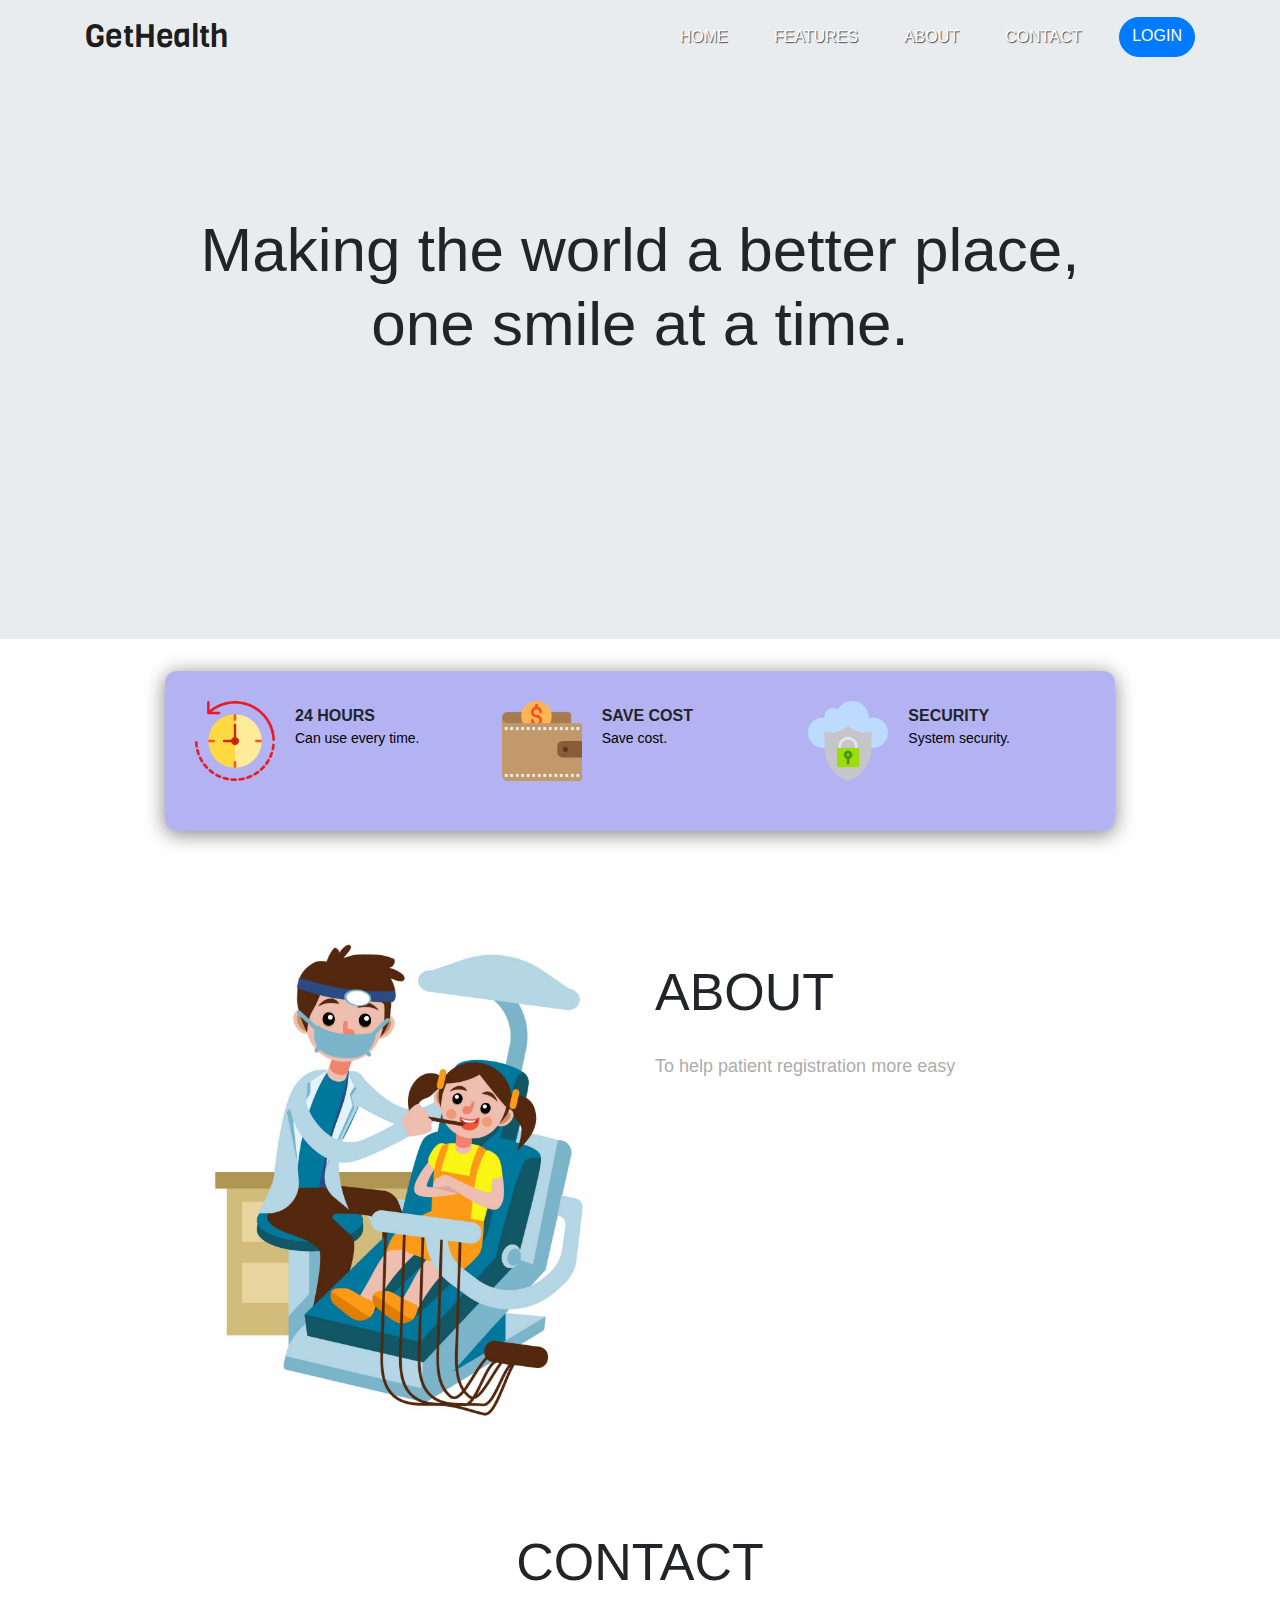
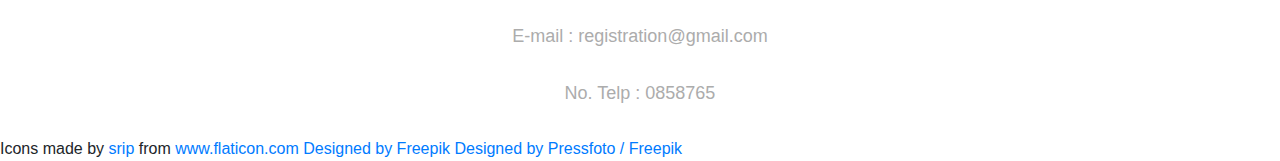
==== index.html @ 2e649e05 "commit1" ====
<!doctype html>
<html lang="en">

<head>
  <!-- Required meta tags -->
  <meta charset="utf-8">
  <meta name="viewport" content="width=device-width, initial-scale=1, shrink-to-fit=no">

  <!-- Bootstrap CSS -->
  <link rel="stylesheet" href="https://stackpath.bootstrapcdn.com/bootstrap/4.3.1/css/bootstrap.min.css" integrity="sha384-ggOyR0iXCbMQv3Xipma34MD+dH/1fQ784/j6cY/iJTQUOhcWr7x9JvoRxT2MZw1T"
    crossorigin="anonymous">

  <!-- My Fonts -->
  <link href="https://fonts.googleapis.com/css?family=Viga&display=swap" rel="stylesheet">

  <!-- My CSS -->
  <link rel="stylesheet" href="style.css">

  <title>Registrasi</title>
</head>

<body>
  <!-- Navbar -->
  <nav class="navbar navbar-expand-lg navbar-light">
    <div class="container">
      <a class="navbar-brand" href="#">GetHealth</a>
      <button class="navbar-toggler" type="button" data-toggle="collapse" data-target="#navbarNavAltMarkup" aria-controls="navbarNavAltMarkup"
        aria-expanded="false" aria-label="Toggle navigation">
        <span class="navbar-toggler-icon"></span>
      </button>
      <div class="collapse navbar-collapse" id="navbarNavAltMarkup">
        <div class="navbar-nav ml-auto">
          <a class="nav-item nav-link active" href="#">Home
            <span class="sr-only">(current)</span>
          </a>
          <a class="nav-item nav-link js-scroll" href="#">Features</a>
          <a class="nav-item nav-link" href="#">About</a>
          <a class="nav-item nav-link" href="#">Contact</a>
          <a class="nav-item btn btn-primary tombol" href="#">Login</a>
        </div>
      </div>
    </div>
  </nav>
  <!-- Akhir Nav Bar -->

  <!-- Jumbotron -->
  <div class="jumbotron jumbotron-fluid">
    <div class="container">
      <h1 class="display-4">Making the
        <span>world</span> a better place,
        <br>one
        <span>smile</span> at a time.</h1>

    </div>
  </div>
  <!-- Akhir Jumbotron -->

  <!-- Container -->
  <div class="container">

    <!-- Info Panel -->
    <div class="row justify-content-center">
      <div class="col-10 info-panel">
        <div class="row">
          <div class="col-lg">
            <img src="img/time.png" alt="Employee" class="float-left">
            <h4>24 Hours</h4>
            <p>Can use every time.</p>
          </div>
          <div class="col-lg">
            <img src="img/wallet.png" alt="Employee" class="float-left">
            <h4>Save Cost</h4>
            <p>Save cost.</p>
          </div>
          <div class="col-lg">
            <img src="img/security2.png" alt="Employee" class="float-left">
            <h4>Security</h4>
            <p>System security.</p>
          </div>
        </div>

      </div>
    </div>
    <!-- Akhir Info Panel -->
  </div>

  <!-- About -->
  <div class="row about">
    <div class="col-lg-6">
      <img src="img/283046-P66CRR-264-2.jpg" alt="283046-P66CRR-264" class="img-fluid">
    </div>
    <div class="col-lg-5">
      <h3>About</h3>
      <p>To help patient registration more easy</p>
    </div>
  </div>

  <!-- Akhir About -->

  <!-- Contact -->
  <div class="row contact">
    <div class="col-lg-12">
      <h3>Contact</h3>
      <p>E-mail : registration@gmail.com</p>
      <p>No. Telp : 0858765</p>
    </div>
  </div>
  <!-- Akhir Contact -->

  <!-- Akhir Container -->

  <!-- Footer -->
  <footer class="footer">
    <a>Icons made by
      <a href="https://www.flaticon.com/authors/srip" title="srip">srip</a> from
      <a href="https://www.flaticon.com/" title="Flaticon">www.flaticon.com</a>
    </a>
    <a href="http://www.freepik.com">Designed by Freepik</a>
    <a href="http://www.freepik.com">Designed by Pressfoto / Freepik</a>


  </footer>

  <!-- Akhir Footer -->

  <!-- Optional JavaScript -->
  <!-- jQuery first, then Popper.js, then Bootstrap JS -->
  <script src="https://code.jquery.com/jquery-3.3.1.slim.min.js" integrity="sha384-q8i/X+965DzO0rT7abK41JStQIAqVgRVzpbzo5smXKp4YfRvH+8abtTE1Pi6jizo"
    crossorigin="anonymous"></script>
  <script src="https://cdnjs.cloudflare.com/ajax/libs/popper.js/1.14.7/umd/popper.min.js" integrity="sha384-UO2eT0CpHqdSJQ6hJty5KVphtPhzWj9WO1clHTMGa3JDZwrnQq4sF86dIHNDz0W1"
    crossorigin="anonymous"></script>
  <script src="https://stackpath.bootstrapcdn.com/bootstrap/4.3.1/js/bootstrap.min.js" integrity="sha384-JjSmVgyd0p3pXB1rRibZUAYoIIy6OrQ6VrjIEaFf/nJGzIxFDsf4x0xIM+B07jRM"
    crossorigin="anonymous"></script>
</body>

</html>
---- style.css ----
/* Navbar */
.navbar-brand {
    font-family: Viga;
    font-size: 32px;
}

/* Utility */
.tombol {
   text-transform: uppercase;
   border-radius: 40px; 
}

/* Jumbotron */
.jumbotron {
    background-image: url(img/O69AM30.jpg);
    background-size: cover;
    height: 640px;
    text-align: center;
    
}

.jumbotron .display-4{
    text-align: center;
    margin-top: 150px;
    font-weight: 200;
    font-size: 40px;

}

.jumbotron .display-4 span {
    font-weight: 500;
}

/* Info Panel */
.info-panel {
    background-color: rgb(179, 179, 243);
    box-shadow: 0 3px 20px rgba(0, 0, 0, 0.5);
    border-radius: 12px;
    margin-top: -100;
    padding: 30px;
}

.info-panel img {
    width: 80px;
    height: 80px;
    margin-right: 20px;
    margin-bottom: 20px;
}

.info-panel h4 {
    font-size: 16px;
    text-transform: uppercase;
    font-weight: bold;
    margin-top: 5px;   

}

.info-panel p{
    font-size: 14px;
    color: black;
    margin-top: -5px;
}

/* About */
.about {
    margin-top: 100px;
    text-align: center;
}

.about h3 {
    font-size: 52px;
    font-weight: 200;
    text-transform: uppercase;
    margin-top: 30px;
}

.about p {
    font-size: 18px;
    color: #acacac;
    font-weight: 200;
    margin: 30px 0;
}

.about img {
    height: 500px;
    margin-left: 200px;
}

/* Contact */
.contact {
    margin-top: 100px;
    text-align: center;
}

.contact h3 {
    font-size: 52px;
    font-weight: 200;
    text-transform: uppercase;
}

.contact p {
    font-size: 18px;
    color: #acacac;
    font-weight: 200;
    margin: 30px 0;
}

/* Desktop Version */
@media (min-width: 992px) { 
    .nav-link{
        color: white !important; 
        text-shadow: 1px 1px 1px rgba(0, 0, 0, 0.7);
    }

    .nav-link {
        text-transform: uppercase;
        margin-right: 30px;
    }

    .nav-link:hover::after {
        content:'';
        display: block;
        border-bottom: 3px solid #0B63DC;
        width: 50%;
        margin: auto;
        padding-bottom: 5px;
        margin-bottom: -8px;
    }

    .jumbotron{
        margin-top: -75px;
    }

    .jumbotron .display-4 {
        font-size: 62px;
    }

    .about {
        text-align: left;
    }
}
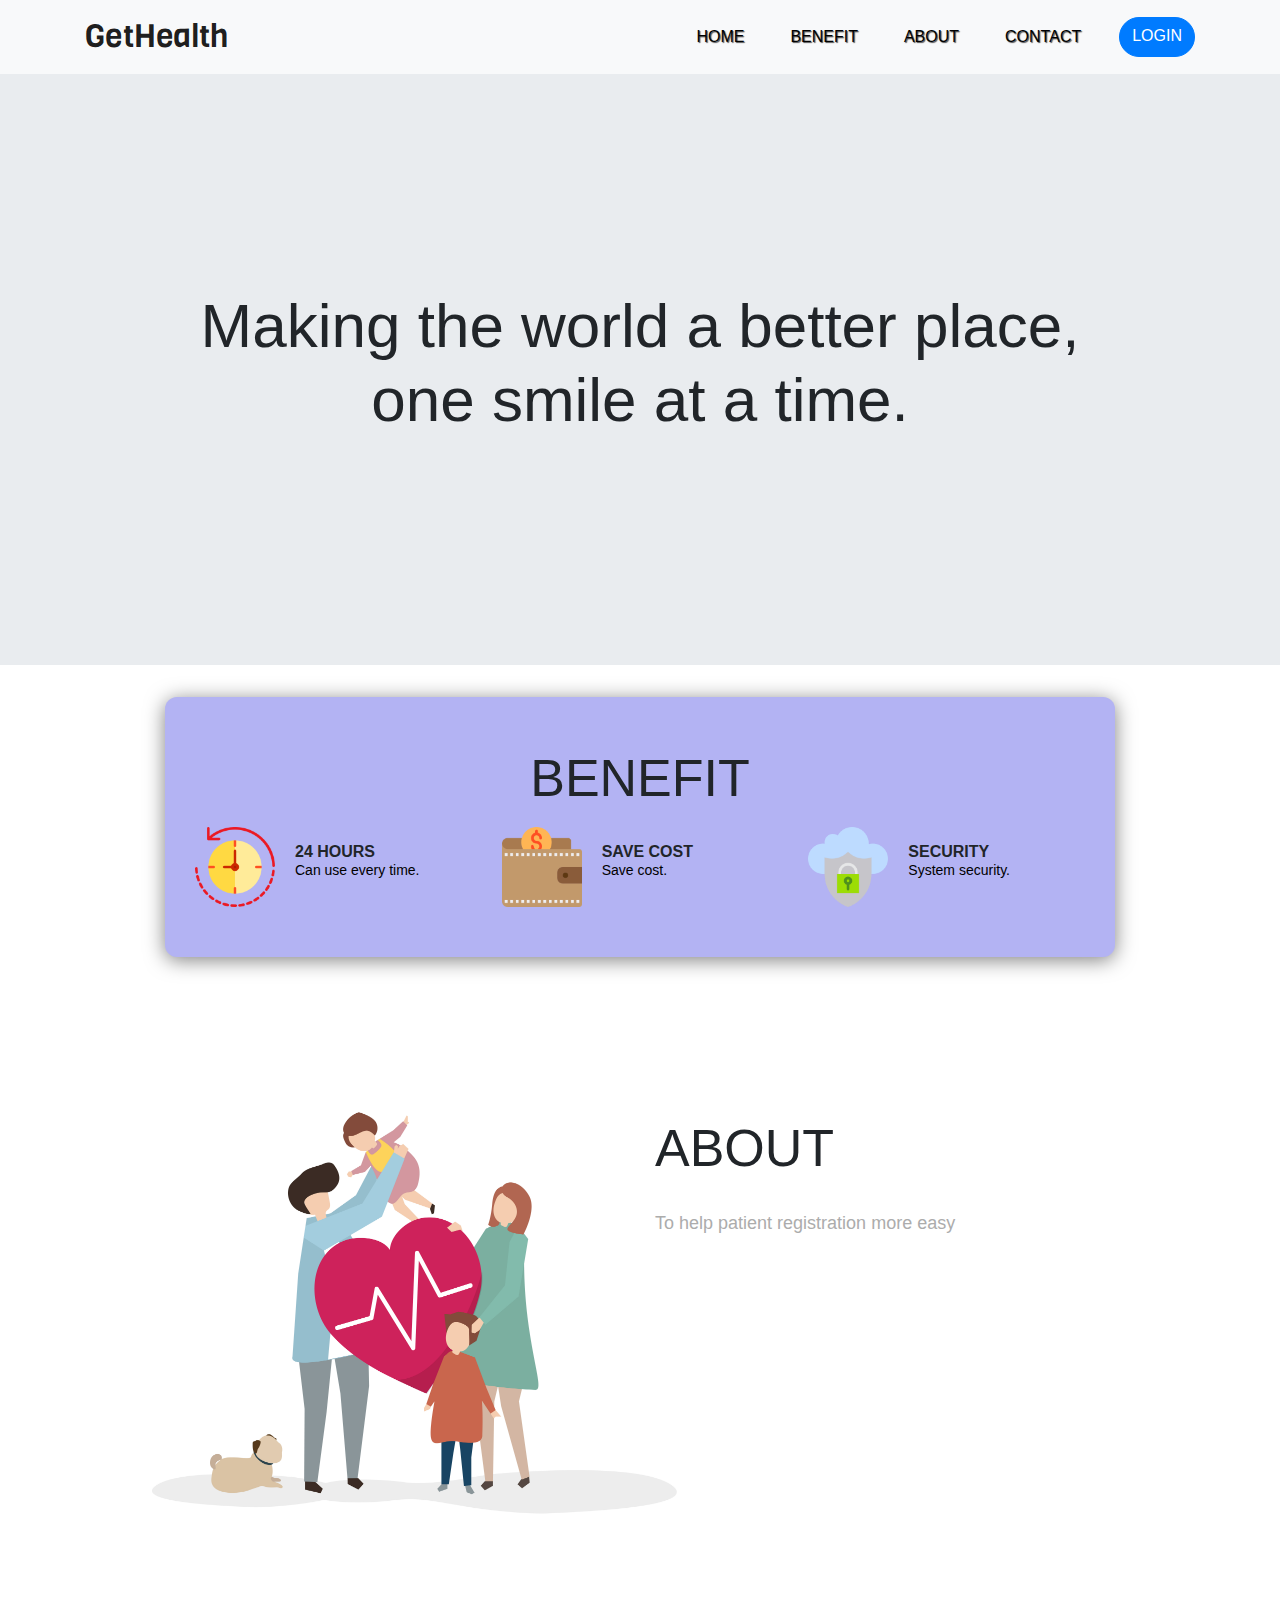
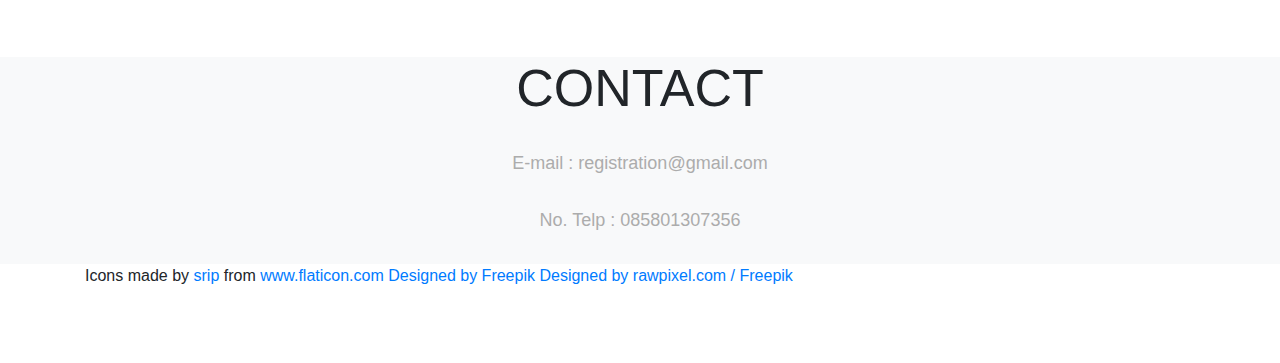
==== commit 5ff5d907: "edit_akhir" ====
--- a/index.html
+++ b/index.html
@@ -21,7 +21,7 @@
 
 <body>
   <!-- Navbar -->
-  <nav class="navbar navbar-expand-lg navbar-light">
+  <nav class="navbar navbar-expand-lg navbar-light bg-light fixed-top">
     <div class="container">
       <a class="navbar-brand" href="#">GetHealth</a>
       <button class="navbar-toggler" type="button" data-toggle="collapse" data-target="#navbarNavAltMarkup" aria-controls="navbarNavAltMarkup"
@@ -33,10 +33,10 @@
           <a class="nav-item nav-link active" href="#">Home
             <span class="sr-only">(current)</span>
           </a>
-          <a class="nav-item nav-link js-scroll" href="#">Features</a>
-          <a class="nav-item nav-link" href="#">About</a>
-          <a class="nav-item nav-link" href="#">Contact</a>
-          <a class="nav-item btn btn-primary tombol" href="#">Login</a>
+          <a class="nav-item nav-link js-scroll-trigger" href="#benefit">Benefit</a>
+          <a class="nav-item nav-link js-scroll-trigger" href="#about">About</a>
+          <a class="nav-item nav-link js-scroll-trigger" href="#contact">Contact</a>
+          <a class="nav-item btn btn-primary tombol" href="login.html">Login</a>
         </div>
       </div>
     </div>
@@ -59,21 +59,22 @@
   <div class="container">
 
     <!-- Info Panel -->
-    <div class="row justify-content-center">
+    <div class="row justify-content-center" id="benefit">
       <div class="col-10 info-panel">
+        <h3>Benefit</h3>
         <div class="row">
           <div class="col-lg">
-            <img src="img/time.png" alt="Employee" class="float-left">
+            <img src="img/time.png" alt="" class="float-left">
             <h4>24 Hours</h4>
             <p>Can use every time.</p>
           </div>
           <div class="col-lg">
-            <img src="img/wallet.png" alt="Employee" class="float-left">
+            <img src="img/wallet.png" alt="" class="float-left">
             <h4>Save Cost</h4>
             <p>Save cost.</p>
           </div>
           <div class="col-lg">
-            <img src="img/security2.png" alt="Employee" class="float-left">
+            <img src="img/security2.png" alt="" class="float-left">
             <h4>Security</h4>
             <p>System security.</p>
           </div>
@@ -85,9 +86,9 @@
   </div>
 
   <!-- About -->
-  <div class="row about">
+  <div class="row about" id="about">
     <div class="col-lg-6">
-      <img src="img/283046-P66CRR-264-2.jpg" alt="283046-P66CRR-264" class="img-fluid">
+      <img src="img/37126.jpg" alt="37126" class="img-fluid">
     </div>
     <div class="col-lg-5">
       <h3>About</h3>
@@ -98,11 +99,11 @@
   <!-- Akhir About -->
 
   <!-- Contact -->
-  <div class="row contact">
-    <div class="col-lg-12">
+  <div class="row contact" id="contact">
+    <div class="col-lg-12 bg-light">
       <h3>Contact</h3>
       <p>E-mail : registration@gmail.com</p>
-      <p>No. Telp : 0858765</p>
+      <p>No. Telp : 085801307356</p>
     </div>
   </div>
   <!-- Akhir Contact -->
@@ -111,13 +112,14 @@
 
   <!-- Footer -->
   <footer class="footer">
-    <a>Icons made by
-      <a href="https://www.flaticon.com/authors/srip" title="srip">srip</a> from
-      <a href="https://www.flaticon.com/" title="Flaticon">www.flaticon.com</a>
-    </a>
-    <a href="http://www.freepik.com">Designed by Freepik</a>
-    <a href="http://www.freepik.com">Designed by Pressfoto / Freepik</a>
-
+    <div class="container">
+      <a>Icons made by
+        <a href="https://www.flaticon.com/authors/srip" title="srip">srip</a> from
+        <a href="https://www.flaticon.com/" title="Flaticon">www.flaticon.com</a>
+      </a>
+      <a href="http://www.freepik.com">Designed by Freepik</a>
+      <a href="http://www.freepik.com">Designed by rawpixel.com / Freepik</a>
+    </div>
 
   </footer>
 
--- a/style.css
+++ b/style.css
@@ -3,6 +3,7 @@
     font-family: Viga;
     font-size: 32px;
 }
+
 
 /* Utility */
 .tombol {
@@ -10,18 +11,19 @@
    border-radius: 40px; 
 }
 
+
 /* Jumbotron */
 .jumbotron {
-    background-image: url(img/O69AM30.jpg);
+    background-image: url(img/2413576.jpg);
     background-size: cover;
-    height: 640px;
+    height: 740px;
     text-align: center;
     
 }
 
 .jumbotron .display-4{
     text-align: center;
-    margin-top: 150px;
+    margin-top: 300px;
     font-weight: 200;
     font-size: 40px;
 
@@ -36,7 +38,7 @@
     background-color: rgb(179, 179, 243);
     box-shadow: 0 3px 20px rgba(0, 0, 0, 0.5);
     border-radius: 12px;
-    margin-top: -100;
+    margin-top: -200;
     padding: 30px;
 }
 
@@ -45,20 +47,29 @@
     height: 80px;
     margin-right: 20px;
     margin-bottom: 20px;
+    margin-top: 10px;
 }
 
 .info-panel h4 {
     font-size: 16px;
     text-transform: uppercase;
     font-weight: bold;
-    margin-top: 5px;   
+    margin-top: 25px;   
 
 }
 
 .info-panel p{
     font-size: 14px;
     color: black;
-    margin-top: -5px;
+    margin-top: -10px;
+}
+.info-panel h3{
+    font-size: 52px;
+    font-weight: 200;
+    text-transform: uppercase;
+    text-align: center;
+    margin-top: 20px;
+    
 }
 
 /* About */
@@ -72,6 +83,7 @@
     font-weight: 200;
     text-transform: uppercase;
     margin-top: 30px;
+    margin-top: 60px;
 }
 
 .about p {
@@ -83,7 +95,7 @@
 
 .about img {
     height: 500px;
-    margin-left: 200px;
+    margin-left: 100px;
 }
 
 /* Contact */
@@ -105,10 +117,19 @@
     margin: 30px 0;
 }
 
+.contact img {
+    width: 25px;
+    height: 25px;
+    margin-left: 500px;
+    margin-top: 20px;
+    margin-bottom: 20px;
+    align-items: left;
+}
+
 /* Desktop Version */
 @media (min-width: 992px) { 
     .nav-link{
-        color: white !important; 
+        color: black !important; 
         text-shadow: 1px 1px 1px rgba(0, 0, 0, 0.7);
     }
 
@@ -138,4 +159,6 @@
     .about {
         text-align: left;
     }
-}+}
+
+.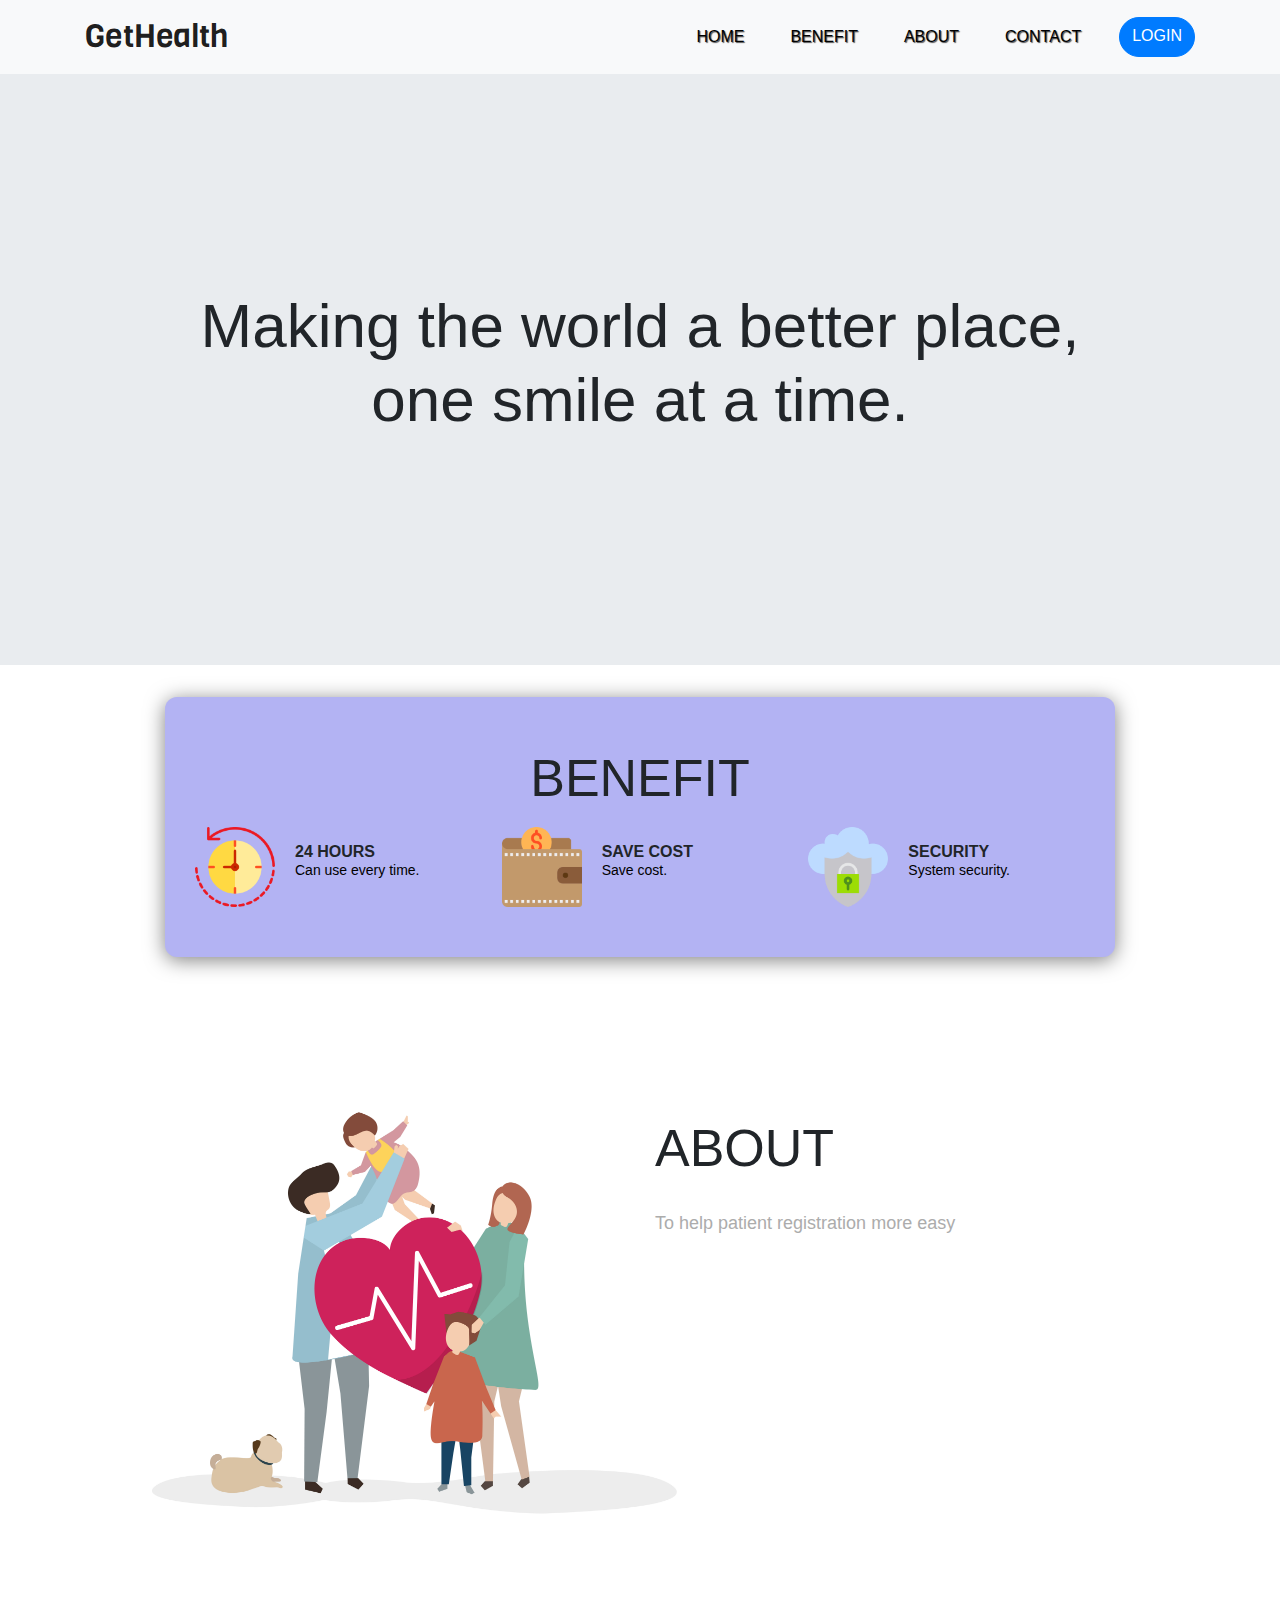
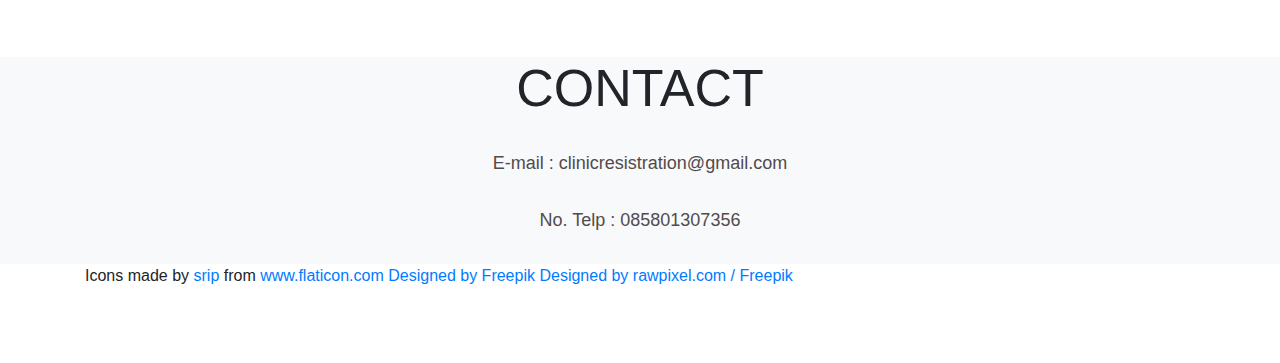
==== commit 77ae2bd3: "edit jumbo" ====
--- a/index.html
+++ b/index.html
@@ -102,7 +102,7 @@
   <div class="row contact" id="contact">
     <div class="col-lg-12 bg-light">
       <h3>Contact</h3>
-      <p>E-mail : registration@gmail.com</p>
+      <p>E-mail : clinicresistration@gmail.com</p>
       <p>No. Telp : 085801307356</p>
     </div>
   </div>
--- a/style.css
+++ b/style.css
@@ -112,18 +112,9 @@
 
 .contact p {
     font-size: 18px;
-    color: #acacac;
+    color: #524b4b;
     font-weight: 200;
     margin: 30px 0;
-}
-
-.contact img {
-    width: 25px;
-    height: 25px;
-    margin-left: 500px;
-    margin-top: 20px;
-    margin-bottom: 20px;
-    align-items: left;
 }
 
 /* Desktop Version */
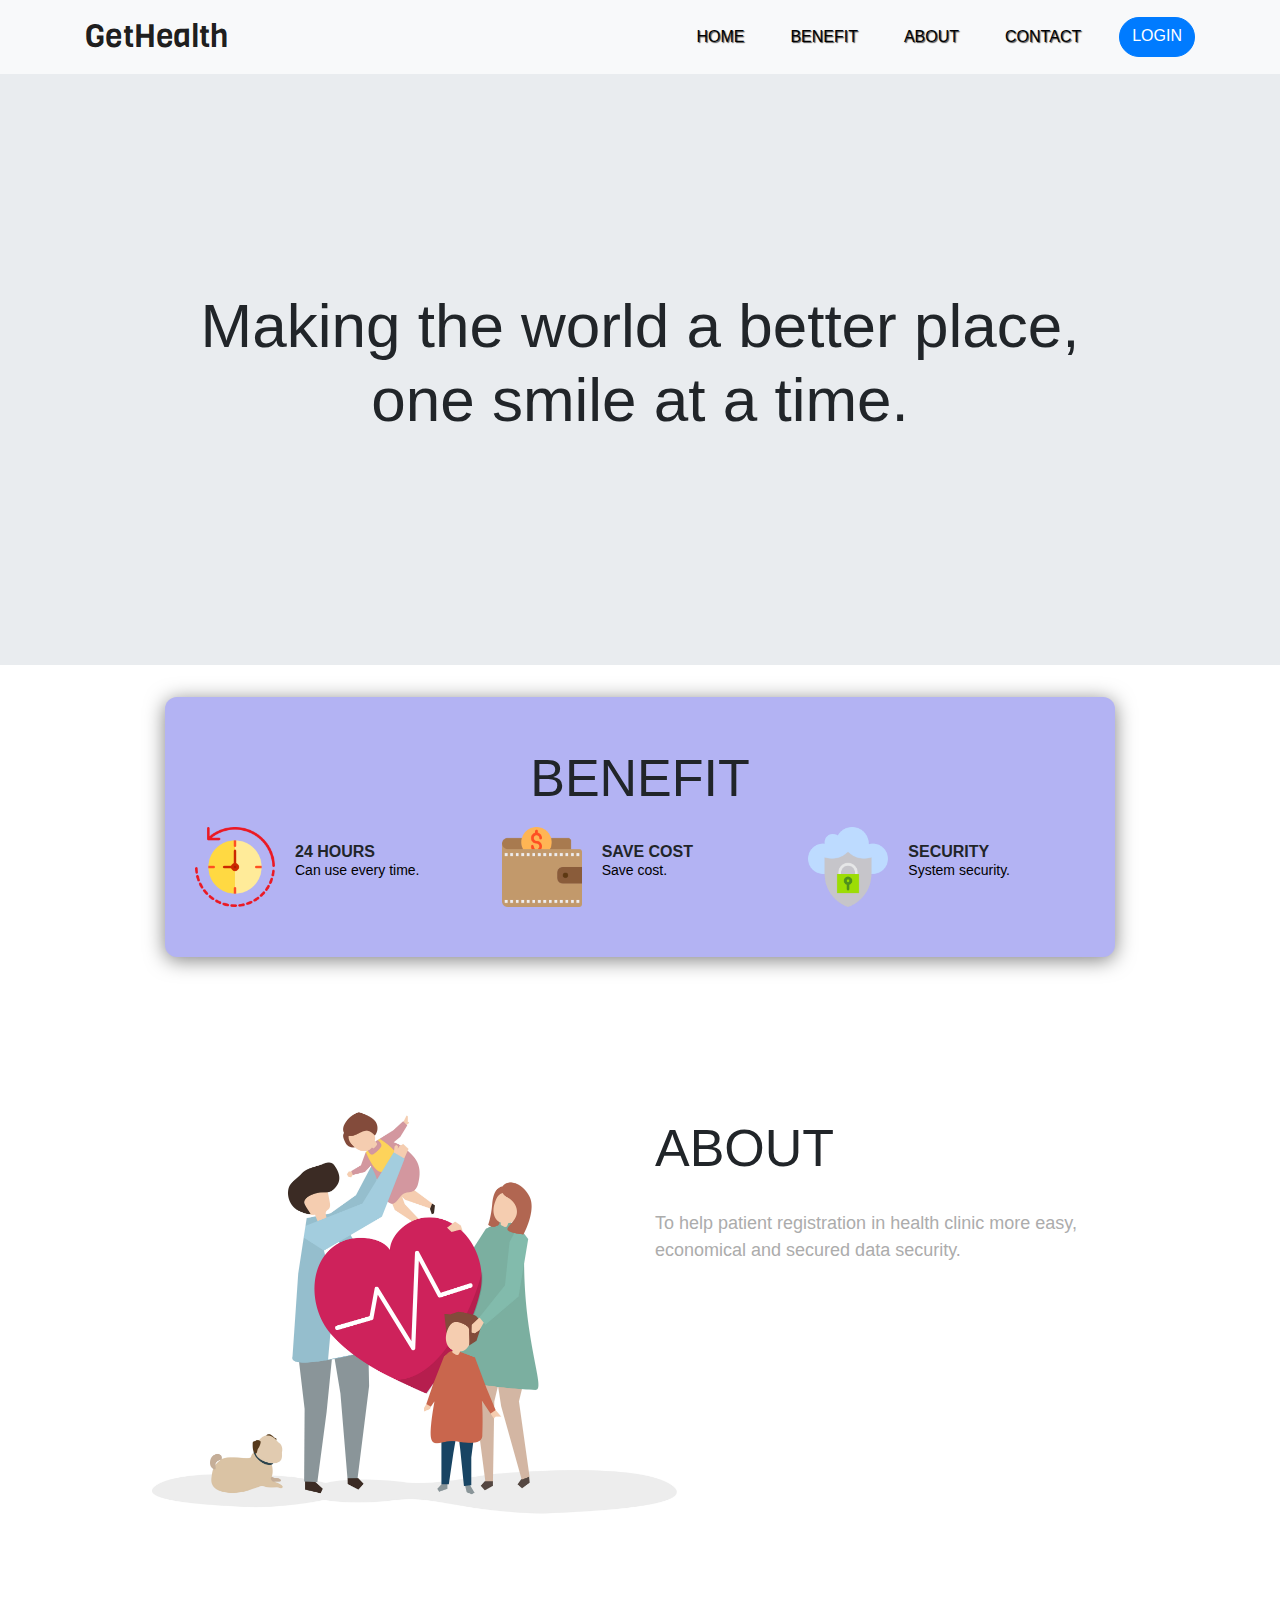
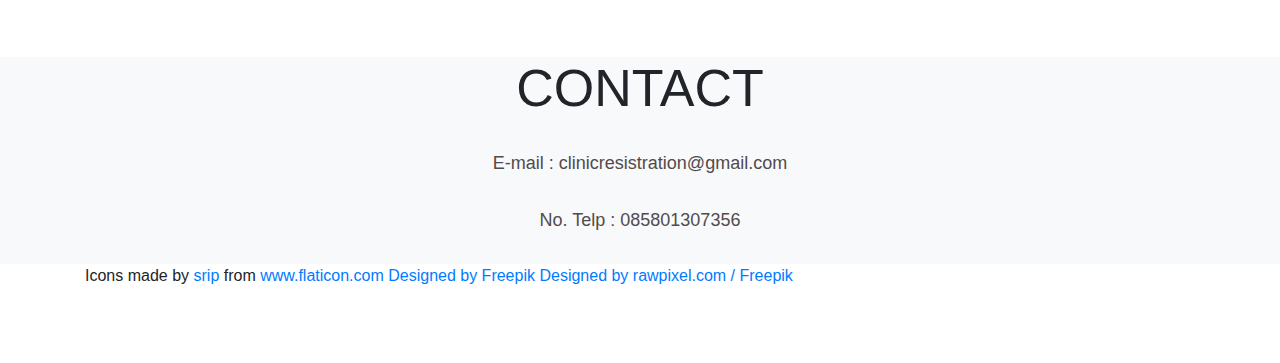
==== commit bf95dc73: "about" ====
--- a/index.html
+++ b/index.html
@@ -92,7 +92,7 @@
     </div>
     <div class="col-lg-5">
       <h3>About</h3>
-      <p>To help patient registration more easy</p>
+      <p>To help patient registration in health clinic more easy, economical and secured data security.</p>
     </div>
   </div>
 
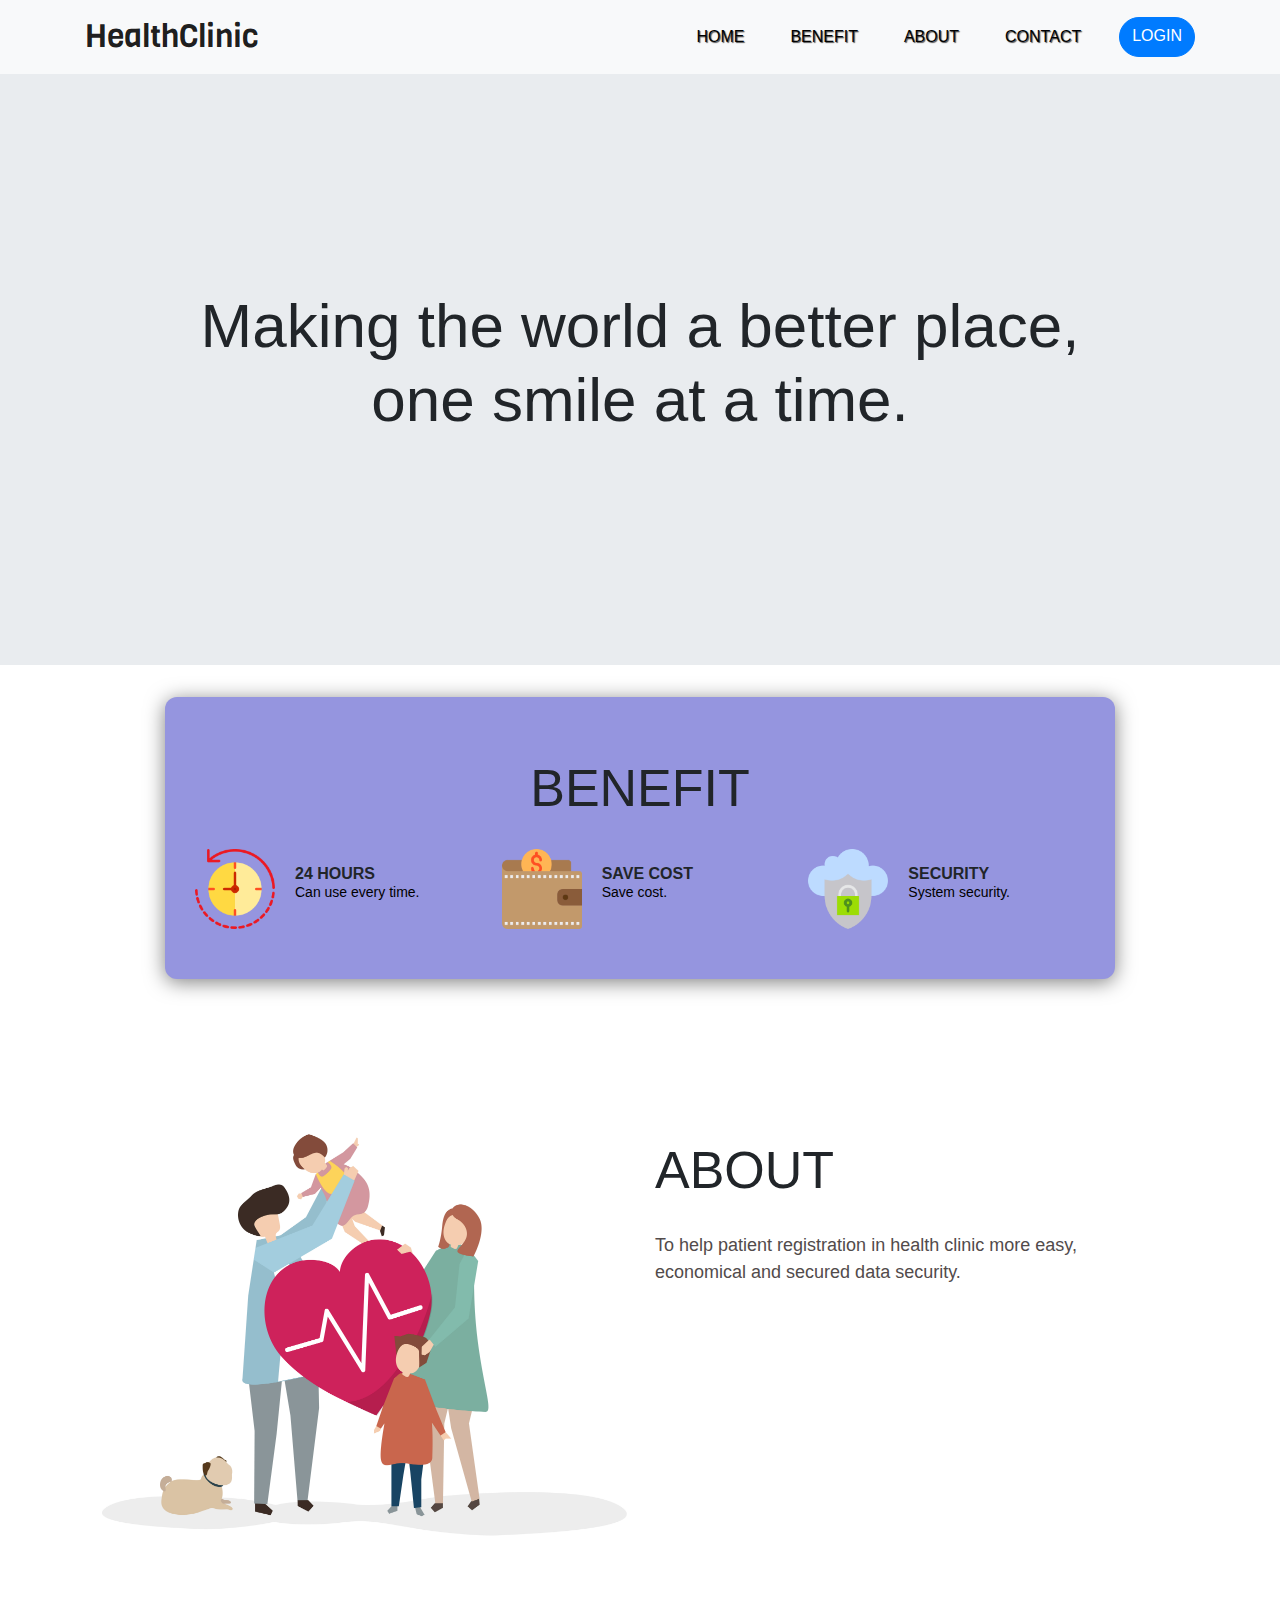
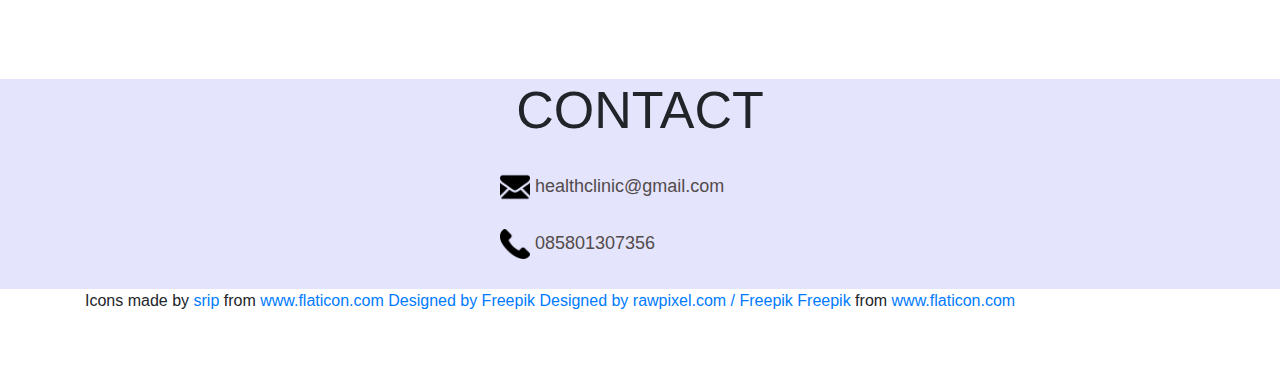
==== commit 9b158379: "akhir" ====
--- a/index.html
+++ b/index.html
@@ -23,7 +23,7 @@
   <!-- Navbar -->
   <nav class="navbar navbar-expand-lg navbar-light bg-light fixed-top">
     <div class="container">
-      <a class="navbar-brand" href="#">GetHealth</a>
+      <a class="navbar-brand" href="#">HealthClinic</a>
       <button class="navbar-toggler" type="button" data-toggle="collapse" data-target="#navbarNavAltMarkup" aria-controls="navbarNavAltMarkup"
         aria-expanded="false" aria-label="Toggle navigation">
         <span class="navbar-toggler-icon"></span>
@@ -100,10 +100,15 @@
 
   <!-- Contact -->
   <div class="row contact" id="contact">
-    <div class="col-lg-12 bg-light">
-      <h3>Contact</h3>
-      <p>E-mail : clinicresistration@gmail.com</p>
-      <p>No. Telp : 085801307356</p>
+    <div class="container">
+      <div class="col-lg-12 bg">
+        <h3>Contact</h3>
+        <p>
+          <img src="img/envelope.png"> healthclinic@gmail.com
+          <br>
+          <br>
+          <img src="img/call-answer.png"> 085801307356</p>
+      </div>
     </div>
   </div>
   <!-- Akhir Contact -->
@@ -113,12 +118,17 @@
   <!-- Footer -->
   <footer class="footer">
     <div class="container">
-      <a>Icons made by
-        <a href="https://www.flaticon.com/authors/srip" title="srip">srip</a> from
+      <h9>
+        <a>Icons made by
+          <a href="https://www.flaticon.com/authors/srip" title="srip">srip</a> from
+          <a href="https://www.flaticon.com/" title="Flaticon">www.flaticon.com</a>
+        </a>
+        <a href="http://www.freepik.com">Designed by Freepik</a>
+        <a href="http://www.freepik.com">Designed by rawpixel.com / Freepik</a>
+        <a href="https://www.flaticon.com/authors/freepik" title="Freepik">Freepik</a> from
         <a href="https://www.flaticon.com/" title="Flaticon">www.flaticon.com</a>
-      </a>
-      <a href="http://www.freepik.com">Designed by Freepik</a>
-      <a href="http://www.freepik.com">Designed by rawpixel.com / Freepik</a>
+    </div>
+    </h9>
     </div>
 
   </footer>
--- a/style.css
+++ b/style.css
@@ -35,7 +35,7 @@
 
 /* Info Panel */
 .info-panel {
-    background-color: rgb(179, 179, 243);
+    background-color: rgb(149, 149, 223);
     box-shadow: 0 3px 20px rgba(0, 0, 0, 0.5);
     border-radius: 12px;
     margin-top: -200;
@@ -68,7 +68,8 @@
     font-weight: 200;
     text-transform: uppercase;
     text-align: center;
-    margin-top: 20px;
+    margin-top: 30px;
+    margin-bottom: 20px;
     
 }
 
@@ -82,26 +83,27 @@
     font-size: 52px;
     font-weight: 200;
     text-transform: uppercase;
-    margin-top: 30px;
     margin-top: 60px;
 }
 
 .about p {
     font-size: 18px;
-    color: #acacac;
+    color: #524b4b;
     font-weight: 200;
     margin: 30px 0;
 }
 
-.about img {
+/*.about img {
     height: 500px;
-    margin-left: 100px;
-}
+    width: 700px;
+    margin-left: 50px;
+}*/
 
 /* Contact */
 .contact {
     margin-top: 100px;
     text-align: center;
+    background-color: rgb(228, 228, 252);
 }
 
 .contact h3 {
@@ -113,8 +115,14 @@
 .contact p {
     font-size: 18px;
     color: #524b4b;
+    text-align: left;
     font-weight: 200;
     margin: 30px 0;
+}
+
+.contact img {
+    width: 30px;
+    height: 30px;
 }
 
 /* Desktop Version */
@@ -150,6 +158,21 @@
     .about {
         text-align: left;
     }
+
+    .about img {
+    height: 500px;
+    margin-left: 50px;
+    }
+
+    .contact p {
+        font-size: 18px;
+        color: #524b4b;
+        text-align: left;
+        font-weight: 200;
+        margin: 30px 0;
+        margin-left: 400px;
+        
+    }
 }
 
 .